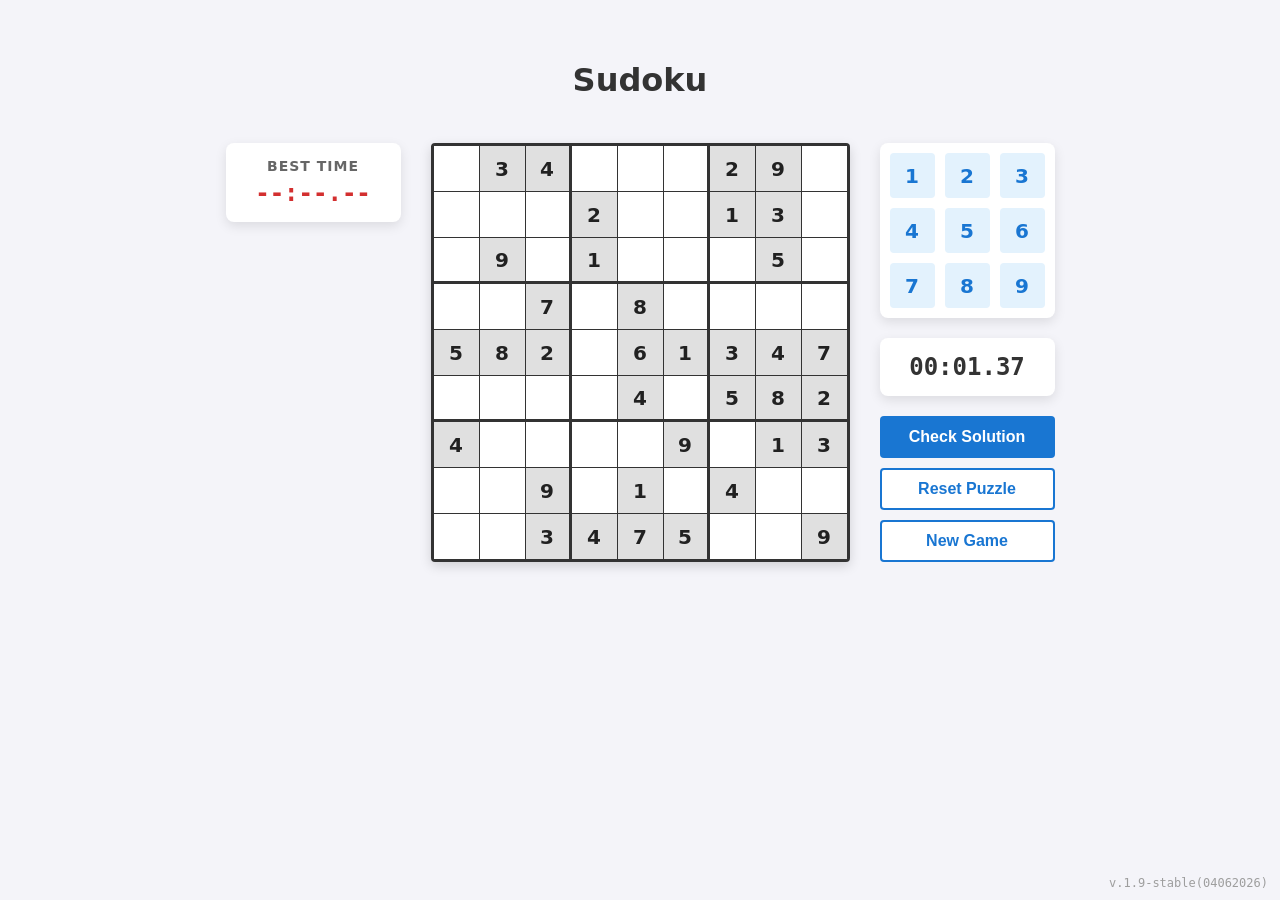
==== index.html @ 51f4b64c "Added project files" ====
<!DOCTYPE html>
<html lang="en">
<head>
    <meta charset="UTF-8">
    <meta name="viewport" content="width=device-width, initial-scale=1.0">
    <title>JavaScript Sudoku</title>
    <link rel="stylesheet" href="styles.css">
</head>
<body>

    <h1>Sudoku</h1>
    <div id="message"></div>

    <div class="game-layout">
        <div class="left-column">
            <div class="best-time-panel">
                <div class="best-time-label">Best Time</div>
                <div id="best-time" class="best-time-display">--:--.--</div>
            </div>
        </div>

        <div id="sudoku-board" class="board"></div>

        <div class="right-column">
            <div id="number-tracker" class="tracker"></div>
            <div id="timer" class="timer-display">00:00.00</div>

            <div class="controls">
                <button onclick="checkBoard()">Check Solution</button>
                <button class="secondary" onclick="resetBoard()">Reset Puzzle</button>
                <button class="secondary" onclick="startNewGame()">New Game</button>
            </div>
        </div>
    </div>

    <div class="version-badge">v.1.9-stable(04062026)</div>

    <script src="game.js" defer></script>
</body>
</html>
---- styles.css ----
/* ==========================================================================
   Simple Sudoku — styles.css
   ========================================================================== */

body {
    font-family: system-ui, -apple-system, sans-serif;
    display: flex;
    flex-direction: column;
    align-items: center;
    background-color: #f4f4f9;
    margin: 0;
    padding: 40px 20px;
}

h1 {
    color: #333;
    margin-bottom: 5px;
}

#message {
    height: 24px;
    margin-bottom: 15px;
    font-weight: bold;
    color: #d32f2f;
}

#message.success {
    color: #2e7d32;
}

.game-layout {
    display: flex;
    gap: 30px;
    align-items: flex-start;
    justify-content: center;
}

.left-column {
    display: flex;
    flex-direction: column;
    gap: 20px;
    width: 175px;
}

.best-time-panel {
    background-color: #fff;
    padding: 15px 10px;
    border-radius: 8px;
    box-shadow: 0 4px 12px rgba(0, 0, 0, 0.1);
    text-align: center;
}

.best-time-label {
    font-size: 14px;
    color: #666;
    text-transform: uppercase;
    letter-spacing: 1px;
    margin-bottom: 5px;
    font-weight: bold;
}

.best-time-display {
    font-size: 24px;
    font-weight: bold;
    font-family: monospace;
    color: #d32f2f;
}

.board {
    display: grid;
    grid-template-columns: repeat(9, 45px);
    grid-template-rows: repeat(9, 45px);
    gap: 1px;
    background-color: #333;
    border: 3px solid #333;
    border-radius: 4px;
    box-shadow: 0 4px 12px rgba(0, 0, 0, 0.15);
    user-select: none;
}

.cell {
    position: relative;
    width: 100%;
    height: 100%;
    background-color: #fff;
    box-sizing: border-box;
    cursor: pointer;
    outline: none;
    transition: background-color 0.1s;
}

.cell .value {
    width: 100%;
    height: 100%;
    display: flex;
    align-items: center;
    justify-content: center;
    font-size: 20px;
}

.cell .notes {
    position: absolute;
    top: 2px;
    left: 2px;
    right: 2px;
    bottom: 2px;
    display: grid;
    grid-template-columns: repeat(3, 1fr);
    grid-template-rows: repeat(3, 1fr);
    pointer-events: none;
}

.cell .notes span {
    display: flex;
    align-items: center;
    justify-content: center;
    font-size: 11px;
    color: #757575;
    line-height: 1;
}

.cell[data-col="2"], .cell[data-col="5"] {
    border-right: 2px solid #333;
}

.cell[data-row="2"], .cell[data-row="5"] {
    border-bottom: 2px solid #333;
}

.cell.read-only {
    background-color: #e0e0e0;
    color: #212121;
    font-weight: bold;
    cursor: default;
}

.cell.error {
    color: #d32f2f;
    background-color: #ffcdd2;
}

/* Crosshair Highlights */
.cell.highlight {
    background-color: #e3f2fd;
}

.cell.read-only.highlight {
    background-color: #cfd8dc;
}

/* Matching Number Highlights */
.cell.match-highlight {
    background-color: #fff9c4; /* Soft yellow */
}

.cell.read-only.match-highlight {
    background-color: #fff59d; /* Slightly darker yellow for read-only */
}

/* Active Cell overrides everything */
.cell.focused {
    background-color: #bbdefb !important;
}

.right-column {
    display: flex;
    flex-direction: column;
    gap: 20px;
    width: 175px;
}

.tracker {
    display: grid;
    grid-template-columns: repeat(3, 1fr);
    gap: 10px;
    background-color: #fff;
    padding: 10px;
    border-radius: 8px;
    box-shadow: 0 4px 12px rgba(0, 0, 0, 0.1);
    transition: background-color 0.2s;
}

.tracker.notes-mode {
    background-color: #ffe0b2;
}

.tracker.notes-mode .tracker-num {
    background-color: #fff3e0;
    color: #e65100;
}

.tracker-num {
    display: flex;
    justify-content: center;
    align-items: center;
    height: 45px;
    font-size: 20px;
    font-weight: bold;
    color: #1976d2;
    background-color: #e3f2fd;
    border-radius: 4px;
    transition: all 0.2s;
}

.tracker-num.completed {
    background-color: #f5f5f5 !important;
    color: #bdbdbd !important;
    opacity: 0.6;
}

.timer-display {
    background-color: #fff;
    padding: 15px 10px;
    border-radius: 8px;
    box-shadow: 0 4px 12px rgba(0, 0, 0, 0.1);
    text-align: center;
    font-size: 24px;
    font-weight: bold;
    font-family: monospace;
    color: #333;
}

.timer-display.stopped {
    color: #2e7d32;
    background-color: #e8f5e9;
}

.controls {
    display: flex;
    flex-direction: column;
    gap: 10px;
}

button {
    padding: 12px 15px;
    font-size: 16px;
    cursor: pointer;
    background-color: #1976d2;
    color: white;
    border: none;
    border-radius: 4px;
    transition: background-color 0.2s;
    width: 100%;
    font-weight: bold;
}

button:hover {
    background-color: #1565c0;
}

button.secondary {
    background-color: #fff;
    color: #1976d2;
    border: 2px solid #1976d2;
    padding: 10px 15px;
}

button.secondary:hover {
    background-color: #e3f2fd;
}

/* Version Badge — lower right corner */
.version-badge {
    position: fixed;
    bottom: 10px;
    right: 12px;
    font-family: monospace;
    font-size: 12px;
    color: #9e9e9e;
    user-select: none;
    pointer-events: none;
}

@media (max-width: 850px) {
    .game-layout {
        flex-direction: column;
        align-items: center;
        width: 100%;
    }

    .left-column, .right-column {
        width: 100%;
        max-width: 415px;
        flex-direction: row;
        flex-wrap: wrap;
        justify-content: space-between;
    }

    .best-time-panel, .timer-display {
        flex-grow: 1;
    }

    .tracker {
        grid-template-columns: repeat(9, 1fr);
        padding: 10px;
        width: 100%;
        box-sizing: border-box;
    }

    .tracker-num {
        height: 35px;
        font-size: 16px;
    }

    .controls {
        flex-direction: row;
        width: 100%;
    }
}
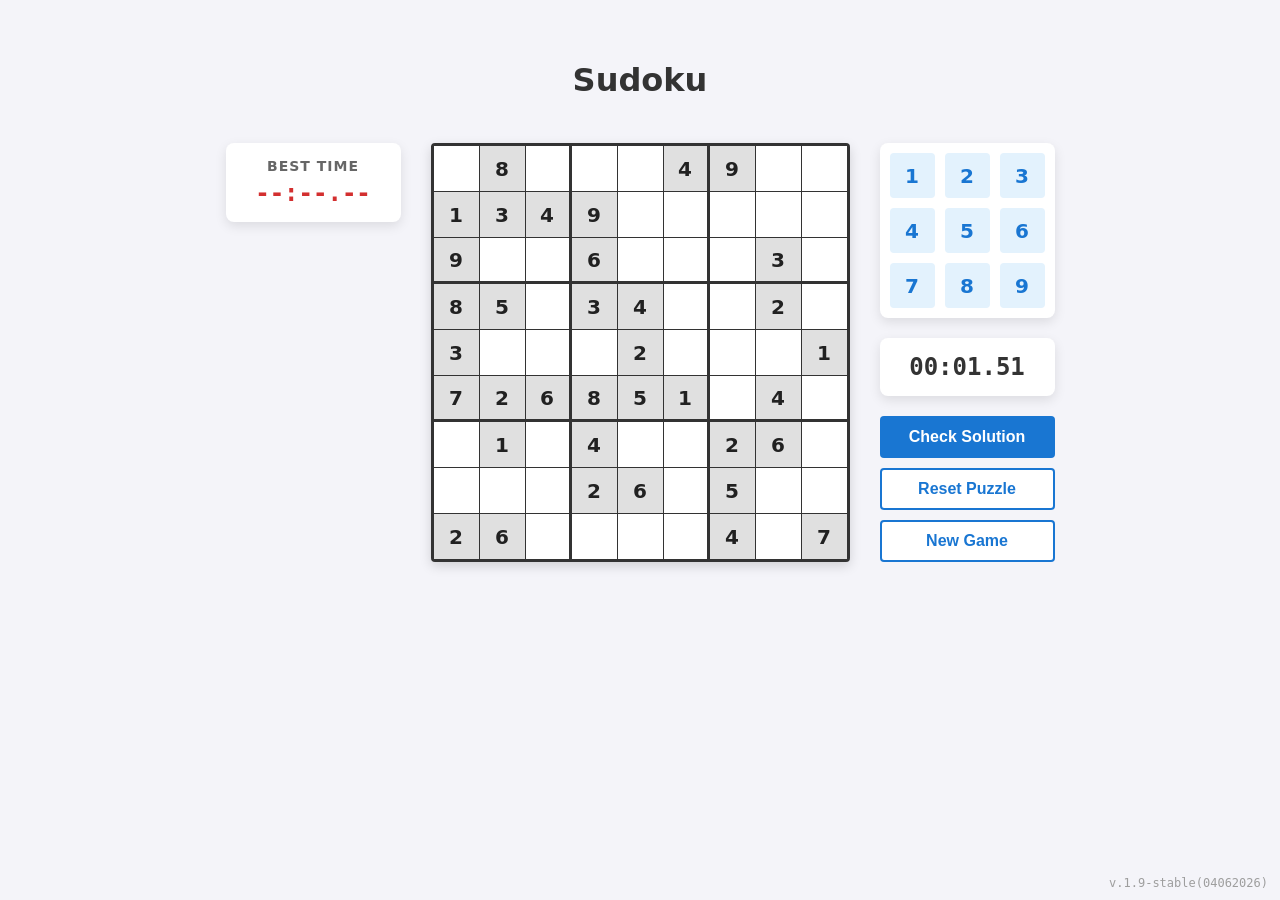
==== commit b34f4593: "Added favicon and og" ====
--- a/index.html
+++ b/index.html
@@ -3,7 +3,39 @@
 <head>
     <meta charset="UTF-8">
     <meta name="viewport" content="width=device-width, initial-scale=1.0">
-    <title>JavaScript Sudoku</title>
+    <title>Simple Sudoku — A clean, classic number puzzle</title>
+    <meta name="description" content="Play Sudoku free in your browser. Pencil notes, crosshair highlighting, a centisecond timer and best-time tracking — no install, no account, no ads.">
+    <link rel="canonical" href="https://reynikg.github.io/simple-sudoku/">
+
+    <!-- Icons -->
+    <link rel="icon" href="images/favicon.ico" sizes="any">
+    <link rel="icon" type="image/png" sizes="32x32" href="images/favicon-32x32.png">
+    <link rel="icon" type="image/png" sizes="16x16" href="images/favicon-16x16.png">
+    <link rel="apple-touch-icon" sizes="180x180" href="images/apple-touch-icon.png">
+    <link rel="manifest" href="images/site.webmanifest">
+    <meta name="theme-color" content="#12283f">
+    <meta name="apple-mobile-web-app-title" content="Sudoku">
+
+    <!-- Open Graph -->
+    <meta property="og:type" content="website">
+    <meta property="og:site_name" content="Simple Sudoku">
+    <meta property="og:url" content="https://reynikg.github.io/simple-sudoku/">
+    <meta property="og:title" content="Simple Sudoku — A clean, classic number puzzle">
+    <meta property="og:description" content="Play Sudoku free in your browser. Pencil notes, crosshair highlighting, a centisecond timer and best-time tracking — no install, no account, no ads.">
+    <meta property="og:image" content="https://reynikg.github.io/simple-sudoku/images/og-image.png">
+    <meta property="og:image:type" content="image/png">
+    <meta property="og:image:width" content="1200">
+    <meta property="og:image:height" content="630">
+    <meta property="og:image:alt" content="Simple Sudoku app icon beside the title &quot;Simple Sudoku&quot; and the tagline &quot;A clean, classic number puzzle&quot;.">
+    <meta property="og:locale" content="en_US">
+
+    <!-- Twitter -->
+    <meta name="twitter:card" content="summary_large_image">
+    <meta name="twitter:title" content="Simple Sudoku — A clean, classic number puzzle">
+    <meta name="twitter:description" content="Play Sudoku free in your browser. Pencil notes, crosshair highlighting, a centisecond timer and best-time tracking — no install, no account, no ads.">
+    <meta name="twitter:image" content="https://reynikg.github.io/simple-sudoku/images/og-image.png">
+    <meta name="twitter:image:alt" content="Simple Sudoku app icon beside the title &quot;Simple Sudoku&quot; and the tagline &quot;A clean, classic number puzzle&quot;.">
+
     <link rel="stylesheet" href="styles.css">
 </head>
 <body>
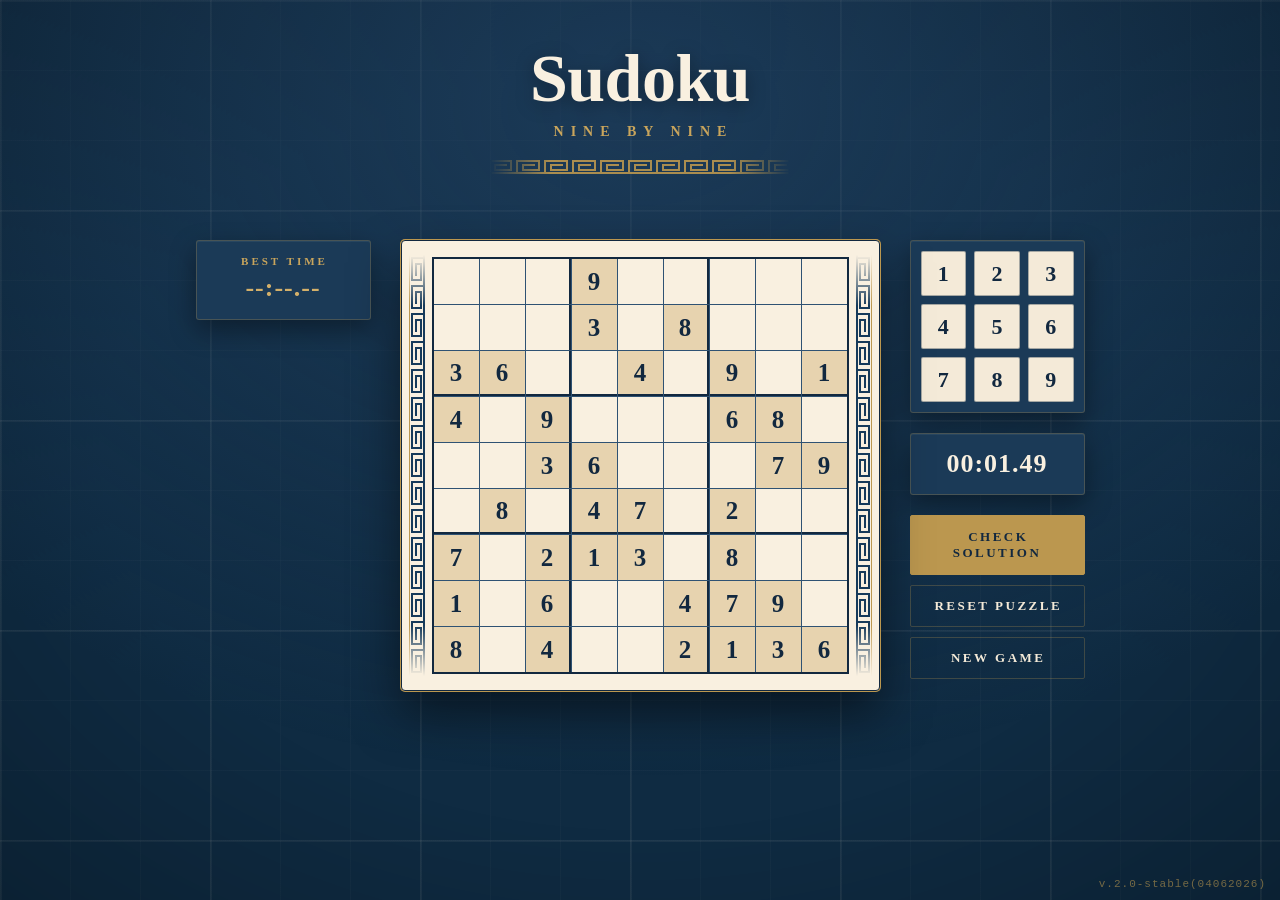
==== commit 1c0e769b: "updated visuals" ====
--- a/index.html
+++ b/index.html
@@ -40,8 +40,13 @@
 </head>
 <body>
 
-    <h1>Sudoku</h1>
-    <div id="message"></div>
+    <header class="masthead">
+        <h1>Sudoku</h1>
+        <p class="kicker">Nine by Nine</p>
+        <div class="meander" aria-hidden="true"></div>
+    </header>
+
+    <div id="message" role="status" aria-live="polite"></div>
 
     <div class="game-layout">
         <div class="left-column">
@@ -51,7 +56,9 @@
             </div>
         </div>
 
-        <div id="sudoku-board" class="board"></div>
+        <div class="board-frame">
+            <div id="sudoku-board" class="board"></div>
+        </div>
 
         <div class="right-column">
             <div id="number-tracker" class="tracker"></div>
@@ -65,7 +72,7 @@
         </div>
     </div>
 
-    <div class="version-badge">v.1.9-stable(04062026)</div>
+    <div class="version-badge">v.2.0-stable(04062026)</div>
 
     <script src="game.js" defer></script>
 </body>
--- a/styles.css
+++ b/styles.css
@@ -1,32 +1,153 @@
 /* ==========================================================================
    Simple Sudoku — styles.css
+   Visual language taken from the app icon / social card:
+   cream letterpress paper, deep navy ink, khaki grid, gold rules,
+   Didone serif type and a Greek-key meander border.
    ========================================================================== */
 
+:root {
+    /* Palette — sampled from images/android-chrome-512x512.png */
+    --navy-deep:  #0f2b42;   /* page field                    */
+    --navy:       #12283f;   /* ink / borders                 */
+    --navy-soft:  #1b3a57;   /* raised plates                 */
+    --navy-line:  #2f5273;   /* hairline grid                 */
+    --ink:        #143551;   /* numerals                      */
+
+    --cream:      #f9f0e0;   /* paper                         */
+    --cream-dim:  #f4ead8;
+    --tan:        #e7d3af;   /* given / clue cells            */
+    --tan-deep:   #dcc69a;
+
+    --gold:       #bb974f;
+    --gold-light: #c9a55c;
+    --gold-faint: rgba(187, 151, 79, 0.28);
+
+    --sepia:      #665a3e;   /* pencil notes — 6.0:1 on cream */
+    --oxblood:    #8c2f2f;   /* duplicates                    */
+    --rose:       #e7c9c0;
+    --verdigris:  #3d6b52;   /* solved                        */
+
+    /* Type */
+    --serif: "Bodoni 72", "Didot", "Playfair Display", "Hoefler Text",
+             "Baskerville", Garamond, Georgia, "Times New Roman", serif;
+    --mono: "Courier New", Courier, monospace;
+
+    --cell: 45px;
+}
+
+* { box-sizing: border-box; }
+
+html {
+    background-color: var(--navy-deep);
+}
+
 body {
-    font-family: system-ui, -apple-system, sans-serif;
+    font-family: var(--serif);
     display: flex;
     flex-direction: column;
     align-items: center;
-    background-color: #f4f4f9;
     margin: 0;
-    padding: 40px 20px;
+    padding: 44px 20px 60px;
+    color: var(--cream);
+    -webkit-font-smoothing: antialiased;
+}
+
+/* Faint 9x9 rule work behind everything, as on the social card. */
+body::before {
+    content: "";
+    position: fixed;
+    inset: 0;
+    z-index: 0;
+    pointer-events: none;
+    background-image:
+        linear-gradient(to right,  rgba(249, 240, 224, 0.055) 2px, transparent 2px),
+        linear-gradient(to bottom, rgba(249, 240, 224, 0.055) 2px, transparent 2px),
+        linear-gradient(to right,  rgba(249, 240, 224, 0.022) 1px, transparent 1px),
+        linear-gradient(to bottom, rgba(249, 240, 224, 0.022) 1px, transparent 1px);
+    background-size: 210px 210px, 210px 210px, 70px 70px, 70px 70px;
+}
+
+/* Lamp-light and vignette. */
+body::after {
+    content: "";
+    position: fixed;
+    inset: 0;
+    z-index: 0;
+    pointer-events: none;
+    background:
+        radial-gradient(120% 120% at 50% 12%, rgba(38, 70, 104, 0.55) 0%, rgba(15, 43, 66, 0) 62%),
+        radial-gradient(100% 100% at 50% 50%, rgba(0, 0, 0, 0) 42%, rgba(0, 0, 0, 0.45) 100%);
+}
+
+.masthead,
+.game-layout,
+#message,
+.version-badge {
+    position: relative;
+    z-index: 1;
+}
+
+/* --------------------------------------------------------------------------
+   Masthead
+   -------------------------------------------------------------------------- */
+
+.masthead {
+    text-align: center;
+    margin-bottom: 18px;
 }
 
 h1 {
-    color: #333;
-    margin-bottom: 5px;
+    font-family: var(--serif);
+    font-weight: 700;
+    font-size: 68px;
+    line-height: 1;
+    letter-spacing: -0.5px;
+    color: var(--cream);
+    margin: 0;
+    text-shadow: 0 3px 18px rgba(0, 0, 0, 0.35);
+}
+
+.kicker {
+    margin: 12px 0 0;
+    font-size: 14px;
+    font-weight: 600;
+    letter-spacing: 7px;
+    text-indent: 7px;
+    text-transform: uppercase;
+    color: var(--gold-light);
+}
+
+/* Greek-key meander over a parallel hairline — the icon's border, unrolled. */
+.meander {
+    height: 16px;
+    width: 300px;
+    margin: 18px auto 0;
+    opacity: 0.9;
+    background-image:
+        url("data:image/svg+xml,%3Csvg xmlns='http://www.w3.org/2000/svg' width='28' height='16' viewBox='0 0 28 16'%3E%3Cg fill='none' stroke='%23bb974f' stroke-width='2'%3E%3Cpath d='M0 15h28'/%3E%3Cpath d='M3 15V3h22v9H9V7h12'/%3E%3C/g%3E%3C/svg%3E"),
+        linear-gradient(to bottom, var(--gold) 0 1px, transparent 1px);
+    background-repeat: repeat-x, repeat-x;
+    background-position: center top, center bottom;
+    background-size: 28px 16px, 100% 1px;
+    -webkit-mask-image: linear-gradient(to right, transparent, #000 20%, #000 80%, transparent);
+    mask-image: linear-gradient(to right, transparent, #000 20%, #000 80%, transparent);
 }
 
 #message {
     height: 24px;
-    margin-bottom: 15px;
-    font-weight: bold;
-    color: #d32f2f;
+    margin: 4px 0 20px;
+    font-size: 17px;
+    letter-spacing: 0.3px;
+    color: #e0a196;
 }
 
 #message.success {
-    color: #2e7d32;
-}
+    color: var(--gold-light);
+}
+
+/* --------------------------------------------------------------------------
+   Layout
+   -------------------------------------------------------------------------- */
 
 .game-layout {
     display: flex;
@@ -35,46 +156,100 @@
     justify-content: center;
 }
 
-.left-column {
+.left-column,
+.right-column {
     display: flex;
     flex-direction: column;
     gap: 20px;
     width: 175px;
 }
 
+/* Shared plate treatment for the side panels. */
+.best-time-panel,
+.tracker,
+.timer-display {
+    background-color: var(--navy-soft);
+    border: 1px solid var(--gold-faint);
+    border-radius: 3px;
+    box-shadow:
+        inset 0 1px 0 rgba(249, 240, 224, 0.06),
+        0 10px 26px rgba(0, 0, 0, 0.38);
+}
+
 .best-time-panel {
-    background-color: #fff;
-    padding: 15px 10px;
-    border-radius: 8px;
-    box-shadow: 0 4px 12px rgba(0, 0, 0, 0.1);
+    padding: 14px 10px 16px;
     text-align: center;
 }
 
 .best-time-label {
-    font-size: 14px;
-    color: #666;
+    font-size: 11px;
+    color: var(--gold-light);
     text-transform: uppercase;
+    letter-spacing: 3px;
+    text-indent: 3px;
+    margin-bottom: 6px;
+    font-weight: 600;
+}
+
+.best-time-display {
+    font-size: 26px;
+    font-weight: 700;
+    font-family: var(--serif);
+    font-variant-numeric: tabular-nums lining-nums;
     letter-spacing: 1px;
-    margin-bottom: 5px;
-    font-weight: bold;
-}
-
-.best-time-display {
-    font-size: 24px;
-    font-weight: bold;
-    font-family: monospace;
-    color: #d32f2f;
+    color: #d4b06a;
+}
+
+/* --------------------------------------------------------------------------
+   Board
+   -------------------------------------------------------------------------- */
+
+/* Cream sheet with a navy meander running down each edge, as on the icon. */
+.board-frame {
+    position: relative;
+    padding: 16px 30px;
+    background-color: var(--cream);
+    border: 1px solid var(--navy);
+    border-radius: 4px;
+    box-shadow:
+        0 0 0 1px var(--gold),
+        0 22px 48px rgba(0, 0, 0, 0.5);
+}
+
+.board-frame::before,
+.board-frame::after {
+    content: "";
+    position: absolute;
+    top: 14px;
+    bottom: 14px;
+    width: 16px;
+    background-image:
+        url("data:image/svg+xml,%3Csvg xmlns='http://www.w3.org/2000/svg' width='16' height='28' viewBox='0 0 16 28'%3E%3Cg fill='none' stroke='%23163a5a' stroke-width='2'%3E%3Cpath d='M15 0v28'/%3E%3Cpath d='M15 3H3v22h9V9H7v12'/%3E%3C/g%3E%3C/svg%3E"),
+        linear-gradient(to right, var(--gold) 0 1px, transparent 1px);
+    background-repeat: repeat-y, repeat-y;
+    background-size: 16px 28px, 1px 100%;
+    -webkit-mask-image: linear-gradient(to bottom, transparent, #000 12%, #000 88%, transparent);
+    mask-image: linear-gradient(to bottom, transparent, #000 12%, #000 88%, transparent);
+}
+
+.board-frame::before {
+    left: 7px;
+    background-position: left top, left top;
+}
+
+.board-frame::after {
+    right: 7px;
+    transform: scaleX(-1);
+    background-position: left top, left top;
 }
 
 .board {
     display: grid;
-    grid-template-columns: repeat(9, 45px);
-    grid-template-rows: repeat(9, 45px);
+    grid-template-columns: repeat(9, var(--cell));
+    grid-template-rows: repeat(9, var(--cell));
     gap: 1px;
-    background-color: #333;
-    border: 3px solid #333;
-    border-radius: 4px;
-    box-shadow: 0 4px 12px rgba(0, 0, 0, 0.15);
+    background-color: var(--navy-line);
+    border: 2px solid var(--navy);
     user-select: none;
 }
 
@@ -82,11 +257,11 @@
     position: relative;
     width: 100%;
     height: 100%;
-    background-color: #fff;
-    box-sizing: border-box;
+    background-color: var(--cream);
+    color: var(--ink);
     cursor: pointer;
     outline: none;
-    transition: background-color 0.1s;
+    transition: background-color 0.12s ease;
 }
 
 .cell .value {
@@ -95,7 +270,9 @@
     display: flex;
     align-items: center;
     justify-content: center;
-    font-size: 20px;
+    font-family: var(--serif);
+    font-size: 25px;
+    line-height: 1;
 }
 
 .cell .notes {
@@ -114,79 +291,74 @@
     display: flex;
     align-items: center;
     justify-content: center;
-    font-size: 11px;
-    color: #757575;
+    font-family: var(--mono);
+    font-size: 10px;
+    color: var(--sepia);
     line-height: 1;
 }
 
 .cell[data-col="2"], .cell[data-col="5"] {
-    border-right: 2px solid #333;
+    border-right: 2px solid var(--navy);
 }
 
 .cell[data-row="2"], .cell[data-row="5"] {
-    border-bottom: 2px solid #333;
-}
-
+    border-bottom: 2px solid var(--navy);
+}
+
+/* Given clues sit on khaki, as in the icon. */
 .cell.read-only {
-    background-color: #e0e0e0;
-    color: #212121;
-    font-weight: bold;
+    background-color: var(--tan);
+    color: var(--navy);
+    font-weight: 700;
     cursor: default;
 }
 
 .cell.error {
-    color: #d32f2f;
-    background-color: #ffcdd2;
-}
-
-/* Crosshair Highlights */
+    color: var(--oxblood);
+    background-color: var(--rose);
+}
+
+/* Crosshair for the active row and column — a cool wash, so it never
+   reads as a khaki clue cell. */
 .cell.highlight {
-    background-color: #e3f2fd;
+    background-color: #e9e2d3;
 }
 
 .cell.read-only.highlight {
-    background-color: #cfd8dc;
-}
-
-/* Matching Number Highlights */
+    background-color: #d6c7a5;
+}
+
+/* Every other copy of the active number — ringed in gold rather than
+   filled, so it stays distinct from the clue cells underneath it. */
 .cell.match-highlight {
-    background-color: #fff9c4; /* Soft yellow */
+    background-color: #f3e5c3;
+    box-shadow: inset 0 0 0 2px var(--gold);
 }
 
 .cell.read-only.match-highlight {
-    background-color: #fff59d; /* Slightly darker yellow for read-only */
-}
-
-/* Active Cell overrides everything */
-.cell.focused {
-    background-color: #bbdefb !important;
-}
-
-.right-column {
-    display: flex;
-    flex-direction: column;
-    gap: 20px;
-    width: 175px;
-}
+    background-color: #e0c893;
+    box-shadow: inset 0 0 0 2px var(--gold);
+}
+
+/* The active cell outranks everything else. */
+.cell.focused,
+.cell.read-only.focused,
+.cell.match-highlight.focused {
+    background-color: var(--gold-light) !important;
+    color: var(--navy);
+    box-shadow: inset 0 0 0 2px var(--navy);
+}
+
+/* --------------------------------------------------------------------------
+   Number tracker
+   -------------------------------------------------------------------------- */
 
 .tracker {
     display: grid;
     grid-template-columns: repeat(3, 1fr);
-    gap: 10px;
-    background-color: #fff;
+    gap: 8px;
     padding: 10px;
-    border-radius: 8px;
-    box-shadow: 0 4px 12px rgba(0, 0, 0, 0.1);
-    transition: background-color 0.2s;
-}
-
-.tracker.notes-mode {
-    background-color: #ffe0b2;
-}
-
-.tracker.notes-mode .tracker-num {
-    background-color: #fff3e0;
-    color: #e65100;
+    transition: background-color 0.2s ease, border-color 0.2s ease;
 }
 
 .tracker-num {
@@ -194,36 +366,59 @@
     justify-content: center;
     align-items: center;
     height: 45px;
-    font-size: 20px;
-    font-weight: bold;
-    color: #1976d2;
-    background-color: #e3f2fd;
-    border-radius: 4px;
-    transition: all 0.2s;
+    font-family: var(--serif);
+    font-size: 22px;
+    font-weight: 700;
+    color: var(--navy);
+    background-color: var(--cream-dim);
+    border: 1px solid rgba(18, 40, 63, 0.35);
+    border-radius: 2px;
+    transition: all 0.2s ease;
 }
 
 .tracker-num.completed {
-    background-color: #f5f5f5 !important;
-    color: #bdbdbd !important;
-    opacity: 0.6;
-}
+    background-color: rgba(249, 240, 224, 0.06) !important;
+    border-color: rgba(249, 240, 224, 0.18) !important;
+    color: rgba(249, 240, 224, 0.45) !important;
+    opacity: 1;
+}
+
+/* Pencil-notes mode: the plate turns to sepia and the tiles go dashed. */
+.tracker.notes-mode {
+    background-color: #3a3222;
+    border-color: var(--gold);
+}
+
+.tracker.notes-mode .tracker-num {
+    background-color: var(--tan);
+    color: #4a3f22;
+    border: 1px dashed rgba(74, 63, 34, 0.75);
+}
+
+/* --------------------------------------------------------------------------
+   Timer
+   -------------------------------------------------------------------------- */
 
 .timer-display {
-    background-color: #fff;
     padding: 15px 10px;
-    border-radius: 8px;
-    box-shadow: 0 4px 12px rgba(0, 0, 0, 0.1);
     text-align: center;
-    font-size: 24px;
-    font-weight: bold;
-    font-family: monospace;
-    color: #333;
+    font-size: 26px;
+    font-weight: 700;
+    font-family: var(--serif);
+    font-variant-numeric: tabular-nums lining-nums;
+    letter-spacing: 1px;
+    color: var(--cream);
 }
 
 .timer-display.stopped {
-    color: #2e7d32;
-    background-color: #e8f5e9;
-}
+    color: #a9cbb6;
+    border-color: rgba(169, 203, 182, 0.5);
+    background-color: #1d3830;
+}
+
+/* --------------------------------------------------------------------------
+   Controls
+   -------------------------------------------------------------------------- */
 
 .controls {
     display: flex;
@@ -232,46 +427,67 @@
 }
 
 button {
-    padding: 12px 15px;
-    font-size: 16px;
+    padding: 13px 12px;
+    font-family: var(--serif);
+    font-size: 13px;
+    font-weight: 700;
+    text-transform: uppercase;
+    letter-spacing: 2.5px;
+    text-indent: 2.5px;
     cursor: pointer;
-    background-color: #1976d2;
-    color: white;
-    border: none;
-    border-radius: 4px;
-    transition: background-color 0.2s;
+    background-color: var(--gold);
+    color: var(--navy);
+    border: 1px solid var(--gold);
+    border-radius: 2px;
     width: 100%;
-    font-weight: bold;
+    transition: background-color 0.2s ease, color 0.2s ease, border-color 0.2s ease;
 }
 
 button:hover {
-    background-color: #1565c0;
+    background-color: var(--gold-light);
+    border-color: var(--gold-light);
+}
+
+button:focus-visible {
+    outline: 2px solid var(--cream);
+    outline-offset: 2px;
 }
 
 button.secondary {
-    background-color: #fff;
-    color: #1976d2;
-    border: 2px solid #1976d2;
-    padding: 10px 15px;
+    background-color: transparent;
+    color: var(--cream-dim);
+    border: 1px solid var(--gold-faint);
+    padding: 12px 12px;
 }
 
 button.secondary:hover {
-    background-color: #e3f2fd;
+    background-color: rgba(187, 151, 79, 0.16);
+    border-color: var(--gold);
+    color: var(--cream);
 }
 
 /* Version Badge — lower right corner */
 .version-badge {
     position: fixed;
     bottom: 10px;
-    right: 12px;
-    font-family: monospace;
-    font-size: 12px;
-    color: #9e9e9e;
+    right: 14px;
+    font-family: var(--mono);
+    font-size: 11px;
+    letter-spacing: 1px;
+    color: rgba(187, 151, 79, 0.6);
     user-select: none;
     pointer-events: none;
 }
 
 @media (max-width: 850px) {
+    body {
+        padding: 32px 16px 56px;
+    }
+
+    h1 {
+        font-size: 50px;
+    }
+
     .game-layout {
         flex-direction: column;
         align-items: center;
@@ -294,12 +510,11 @@
         grid-template-columns: repeat(9, 1fr);
         padding: 10px;
         width: 100%;
-        box-sizing: border-box;
     }
 
     .tracker-num {
         height: 35px;
-        font-size: 16px;
+        font-size: 17px;
     }
 
     .controls {
@@ -307,3 +522,20 @@
         width: 100%;
     }
 }
+
+@media (max-width: 460px) {
+    /* Shrink the cells to whatever the viewport can actually hold:
+       body padding (32) + frame padding (44) + borders (6) + gaps (8). */
+    :root { --cell: min(38px, calc((100vw - 90px) / 9)); }
+
+    .board-frame { padding: 12px 22px; }
+
+    .board-frame::before { left: 4px; }
+    .board-frame::after  { right: 4px; }
+
+    .cell .value { font-size: 21px; }
+
+    h1 { font-size: 42px; }
+
+    .kicker { letter-spacing: 5px; text-indent: 5px; }
+}
